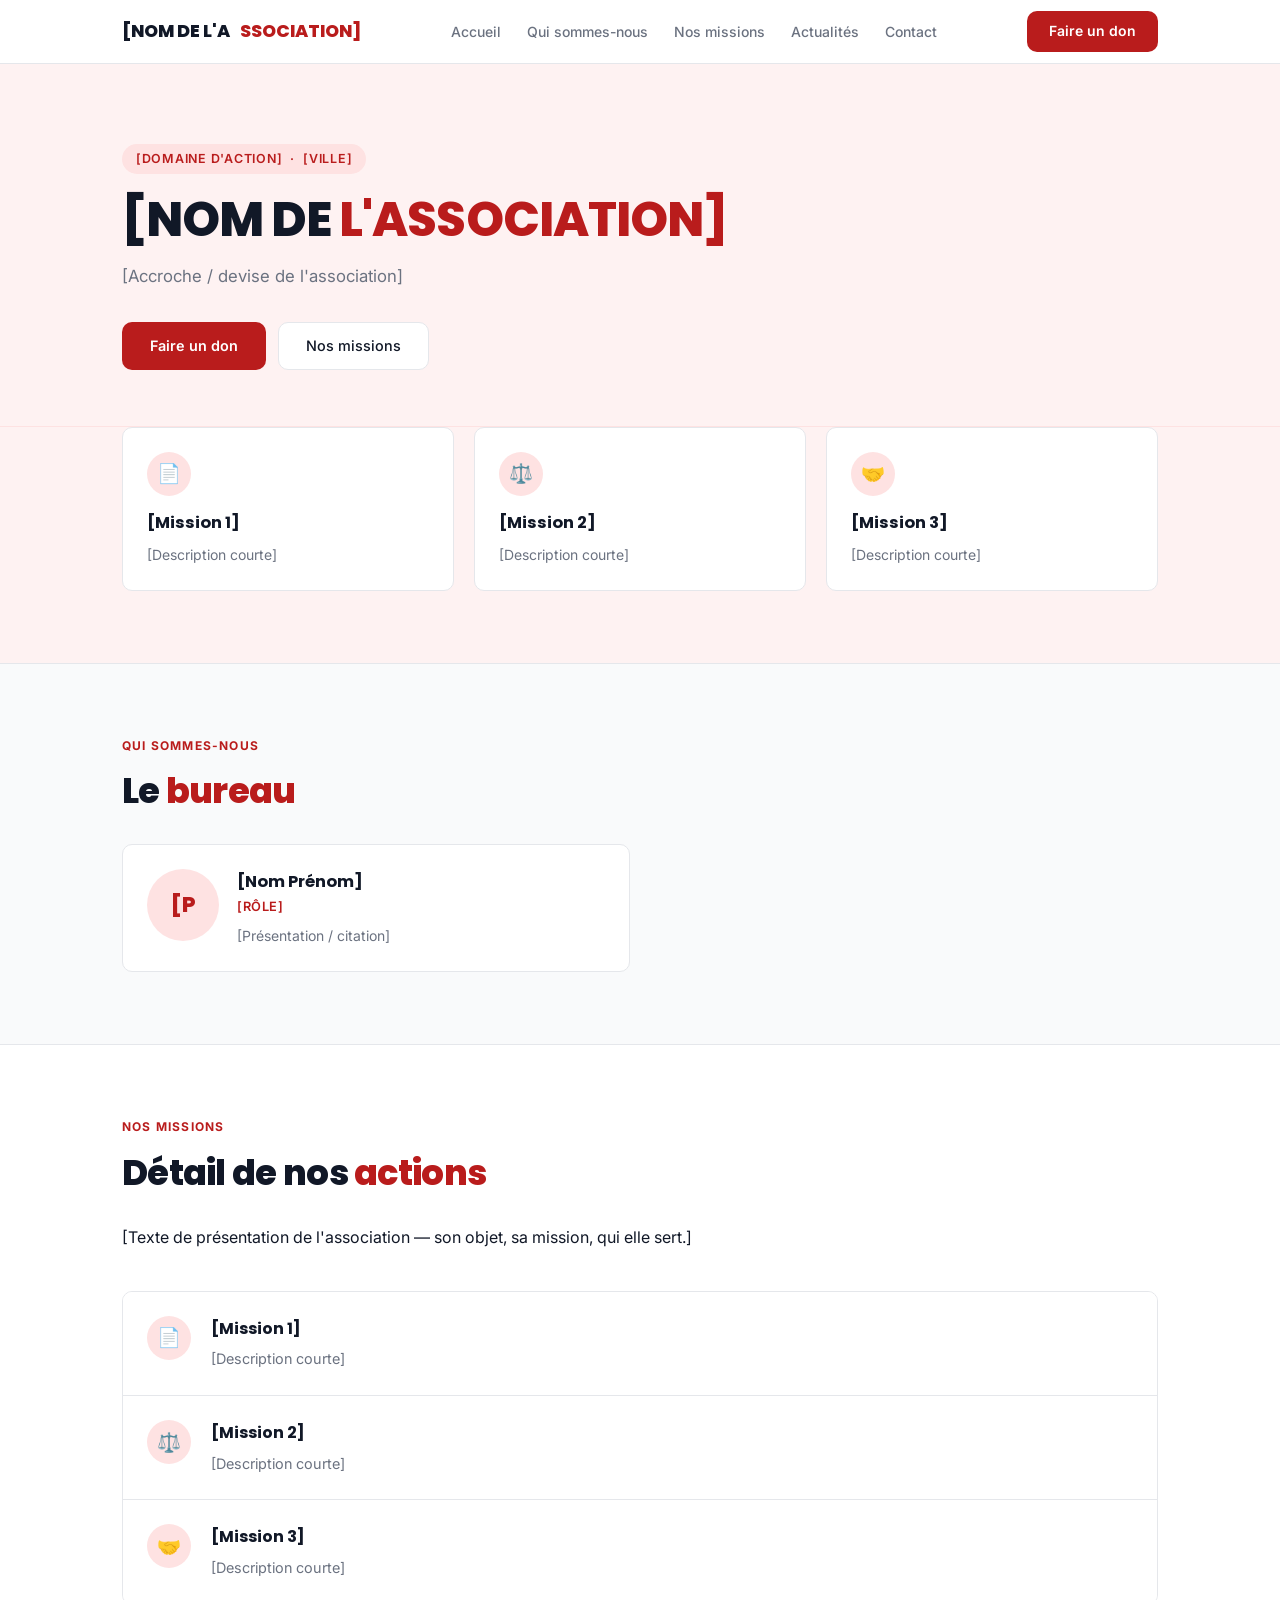
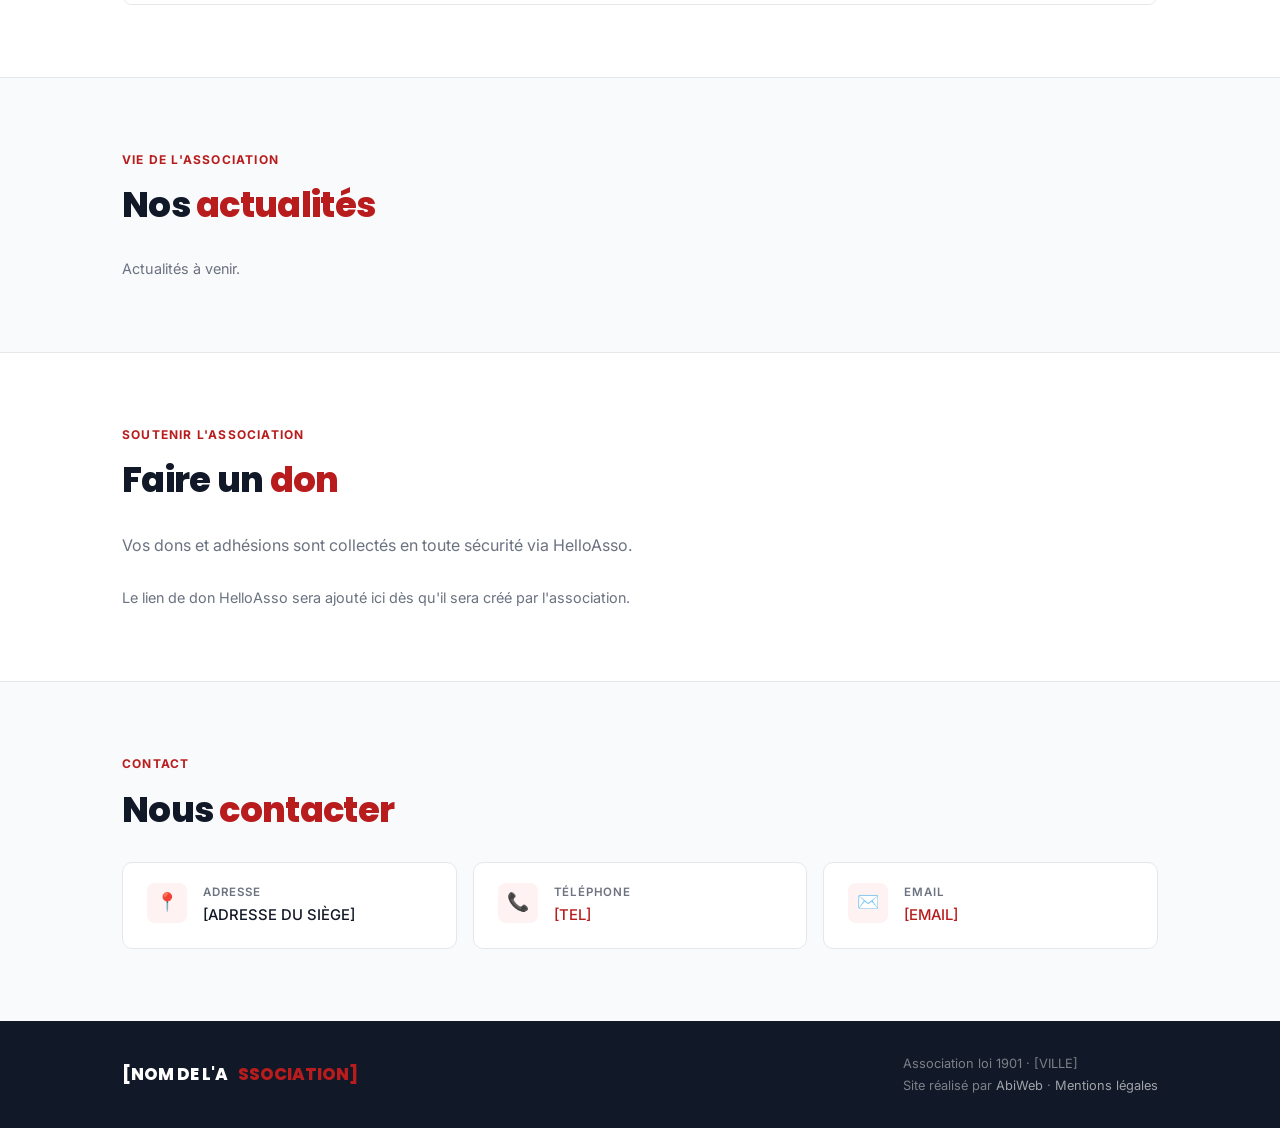
==== association/abiweb-template-association-caritative/index.html @ 3f8f78a1 "Ajoute le template association caritative et le CLAUDE.md du repo Nouveau template association-carit" ====
<!DOCTYPE html>
<html lang="fr">
<head>
  <meta charset="UTF-8"/>
  <meta name="viewport" content="width=device-width, initial-scale=1.0"/>
  <title>[NOM DE L'ASSOCIATION] — Site officiel</title>
  <meta name="description" content="Site officiel de [NOM DE L'ASSOCIATION]. Présentation, équipe, actualités et don."/>

  <!-- SEO & Réseaux Sociaux -->
  <meta name="keywords" content=""/>
  <meta property="og:title" content=""/>
  <meta property="og:description" content=""/>
  <meta property="og:type" content="website"/>

  <!-- Google Search Console -->
  <meta name="google-site-verification" content=""/>

  <link rel="preconnect" href="https://fonts.googleapis.com"/>
  <link rel="preconnect" href="https://fonts.gstatic.com" crossorigin/>
  <link href="https://fonts.googleapis.com/css2?family=Poppins:wght@400;500;600;700;800&family=Inter:wght@300;400;500&display=swap" rel="stylesheet"/>
  <link rel="stylesheet" href="site-engine.css"/>
  <style>
    *, *::before, *::after { box-sizing: border-box; margin: 0; padding: 0; }
    :root {
      --primary:      #b91c1c;
      --primary-dk:   #991b1b;
      --primary-lt:   #fef2f2;
      --primary-md:   #fee2e2;
      --accent-blue:  #2563eb;
      --accent-green: #16a34a;
      --text:         #111827;
      --muted:        #6b7280;
      --bg:           #ffffff;
      --bg2:          #f9fafb;
      --bg3:          #f3f4f6;
      --border:       #e5e7eb;
      --radius:       10px;
      --max:          1100px;
    }
    html { scroll-behavior: smooth; }
    body { font-family: 'Inter', sans-serif; background: var(--bg); color: var(--text); line-height: 1.6; }
    a { text-decoration: none; color: inherit; }
    .container { max-width: var(--max); margin: 0 auto; padding: 0 32px; }

    /* NAV */
    nav { position: sticky; top: 0; z-index: 99; background: #fff; border-bottom: 1px solid var(--border); height: 64px; display: flex; align-items: center; }
    .nav-inner { display: flex; align-items: center; justify-content: space-between; width: 100%; }
    .nav-logo { display: flex; align-items: center; gap: 10px; font-family: 'Poppins', sans-serif; font-weight: 800; font-size: 1.1rem; color: var(--text); }
    .nav-logo img { height: 36px; width: auto; }
    .nav-logo span { color: var(--primary); }
    .nav-links { display: flex; gap: 26px; list-style: none; align-items: center; }
    .nav-links a { font-size: 0.875rem; font-weight: 500; color: var(--muted); transition: color 0.15s; }
    .nav-links a:hover { color: var(--text); }
    .nav-btn { background: var(--primary); color: #fff; padding: 9px 22px; border-radius: var(--radius); font-size: 0.875rem; font-weight: 600; transition: background 0.15s; display: inline-block; }
    .nav-btn:hover { background: var(--primary-dk); }

    /* HERO (Accueil) */
    .hero { background: var(--primary-lt); border-bottom: 1px solid var(--primary-md); padding: 80px 0 56px; }
    .hero-inner { max-width: 760px; }
    .hero-eyebrow { display: inline-flex; align-items: center; gap: 8px; background: var(--primary-md); color: var(--primary); font-size: 0.78rem; font-weight: 600; letter-spacing: 0.06em; text-transform: uppercase; padding: 5px 14px; border-radius: 999px; margin-bottom: 20px; }
    .hero h1 { font-family: 'Poppins', sans-serif; font-size: clamp(2rem, 4vw, 3rem); font-weight: 800; line-height: 1.1; letter-spacing: -0.02em; margin-bottom: 16px; }
    .hero h1 em { font-style: normal; color: var(--primary); }
    .hero-accroche { font-size: 1.05rem; color: var(--muted); margin-bottom: 32px; line-height: 1.65; }
    .hero-btns { display: flex; gap: 12px; flex-wrap: wrap; }
    .btn-primary { background: var(--primary); color: #fff; padding: 12px 28px; border-radius: var(--radius); font-weight: 600; font-size: 0.9rem; transition: background 0.15s; display: inline-block; }
    .btn-primary:hover { background: var(--primary-dk); }
    .btn-outline { background: #fff; color: var(--text); border: 1px solid var(--border); padding: 11px 27px; border-radius: var(--radius); font-weight: 500; font-size: 0.9rem; transition: border-color 0.15s; display: inline-block; }
    .btn-outline:hover { border-color: var(--primary); color: var(--primary); }

    /* SECTIONS */
    section { padding: 72px 0; }
    .section-label { font-size: 0.75rem; font-weight: 700; letter-spacing: 0.1em; text-transform: uppercase; color: var(--primary); margin-bottom: 8px; }
    .section-title { font-family: 'Poppins', sans-serif; font-size: clamp(1.6rem, 3vw, 2.2rem); font-weight: 800; letter-spacing: -0.02em; margin-bottom: 24px; }
    .section-title em { font-style: normal; color: var(--primary); }

    /* APERÇU MISSIONS (Accueil) */
    #missions-apercu { background: var(--primary-lt); padding: 0 0 72px; }
    .missions-grid { display: grid; grid-template-columns: repeat(3, 1fr); gap: 20px; }
    .mission-card { background: #fff; border: 1px solid var(--border); border-radius: var(--radius); padding: 24px; transition: box-shadow 0.2s, border-color 0.2s; }
    .mission-card:hover { box-shadow: 0 4px 20px rgba(0,0,0,0.06); border-color: var(--primary-md); }
    .mission-icone { width: 44px; height: 44px; border-radius: 50%; display: flex; align-items: center; justify-content: center; font-size: 1.2rem; margin-bottom: 14px; background: var(--primary-md); }
    .mission-titre { font-family: 'Poppins', sans-serif; font-size: 1.02rem; font-weight: 700; margin-bottom: 8px; }
    .mission-desc { font-size: 0.875rem; color: var(--muted); line-height: 1.6; }

    /* QUI SOMMES-NOUS (bureau) */
    #bureau { background: var(--bg2); border-top: 1px solid var(--border); border-bottom: 1px solid var(--border); }
    .bureau-grid { display: grid; grid-template-columns: repeat(2, 1fr); gap: 20px; }
    .bureau-card { background: #fff; border: 1px solid var(--border); border-radius: var(--radius); padding: 24px; display: flex; gap: 18px; }
    .bureau-photo { width: 72px; height: 72px; border-radius: 50%; background: var(--primary-md); color: var(--primary); flex-shrink: 0; display: flex; align-items: center; justify-content: center; font-family: 'Poppins', sans-serif; font-weight: 800; font-size: 1.3rem; overflow: hidden; }
    .bureau-photo img { width: 100%; height: 100%; object-fit: cover; }
    .bureau-nom { font-family: 'Poppins', sans-serif; font-weight: 700; font-size: 1.02rem; margin-bottom: 2px; }
    .bureau-role { font-size: 0.8rem; font-weight: 600; color: var(--primary); margin-bottom: 8px; text-transform: uppercase; letter-spacing: 0.04em; }
    .bureau-bio { font-size: 0.875rem; color: var(--muted); line-height: 1.6; }

    /* NOS MISSIONS (détail) */
    #missions { background: var(--bg); }
    .missions-intro { font-size: 1rem; color: var(--text); max-width: 720px; margin-bottom: 40px; white-space: pre-line; }
    .missions-detail-list { display: flex; flex-direction: column; gap: 0; border: 1px solid var(--border); border-radius: var(--radius); overflow: hidden; }
    .mission-detail-item { display: flex; gap: 20px; padding: 24px; background: #fff; border-bottom: 1px solid var(--border); }
    .mission-detail-item:last-child { border: none; }
    .mission-detail-icone { width: 44px; height: 44px; border-radius: 50%; display: flex; align-items: center; justify-content: center; font-size: 1.2rem; flex-shrink: 0; background: var(--primary-md); }
    .mission-detail-titre { font-family: 'Poppins', sans-serif; font-weight: 700; font-size: 1rem; margin-bottom: 6px; }
    .mission-detail-text { font-size: 0.9rem; color: var(--muted); line-height: 1.65; }

    /* ACTUALITÉS */
    #actualites { background: var(--bg2); border-top: 1px solid var(--border); border-bottom: 1px solid var(--border); }
    .actus-grid { display: grid; grid-template-columns: repeat(3, 1fr); gap: 20px; }
    .actu-card { background: #fff; border: 1px solid var(--border); border-radius: var(--radius); overflow: hidden; }
    .actu-media { width: 100%; aspect-ratio: 16/10; background: var(--bg3); }
    .actu-media img { width: 100%; height: 100%; object-fit: cover; display: block; }
    .actu-media iframe, .actu-media video { width: 100%; height: 100%; display: block; border: none; }
    .actu-body { padding: 16px 18px; }
    .actu-date { font-size: 0.72rem; font-weight: 600; color: var(--muted); text-transform: uppercase; letter-spacing: 0.05em; margin-bottom: 4px; }
    .actu-titre { font-family: 'Poppins', sans-serif; font-weight: 700; font-size: 0.95rem; margin-bottom: 6px; }
    .actu-desc { font-size: 0.85rem; color: var(--muted); line-height: 1.55; }
    .actus-empty { color: var(--muted); font-size: 0.9rem; }

    /* FAIRE UN DON */
    #don { background: var(--bg); }
    .don-intro { font-size: 1rem; color: var(--muted); max-width: 640px; margin-bottom: 28px; }
    #don-widget iframe { width: 100%; height: 750px; border: none; border-radius: var(--radius); }
    #don-widget p { color: var(--muted); font-size: 0.9rem; }

    /* CONTACT */
    #contact { background: var(--bg2); border-top: 1px solid var(--border); }
    .contact-grid { display: grid; grid-template-columns: repeat(3, 1fr); gap: 16px; }
    .ci { display: flex; align-items: flex-start; gap: 16px; background: #fff; border: 1px solid var(--border); border-radius: var(--radius); padding: 20px 24px; }
    .ci-icon { width: 40px; height: 40px; background: var(--primary-lt); border-radius: 8px; display: flex; align-items: center; justify-content: center; font-size: 18px; flex-shrink: 0; }
    .ci-label { font-size: 0.72rem; font-weight: 600; text-transform: uppercase; letter-spacing: 0.07em; color: var(--muted); margin-bottom: 3px; }
    .ci-val { font-size: 0.925rem; font-weight: 500; color: var(--text); }
    .ci-val a { color: var(--primary); }

    /* RÉSEAUX */
    #reseaux { background: var(--bg); border-top: 1px solid var(--border); padding: 36px 0; display: none; }
    .reseaux-inner { display: flex; align-items: center; gap: 20px; flex-wrap: wrap; }
    .reseaux-label { font-size: 0.875rem; font-weight: 600; color: var(--muted); }
    .reseaux-links { display: flex; gap: 10px; flex-wrap: wrap; }
    .reseau-btn { display: inline-flex; align-items: center; gap: 6px; padding: 8px 18px; border: 1px solid var(--border); border-radius: var(--radius); font-size: 0.85rem; font-weight: 500; color: var(--text); transition: all 0.15s; }
    .reseau-btn:hover { border-color: var(--primary); color: var(--primary); }

    /* FOOTER */
    footer { background: var(--text); padding: 32px 0; }
    .footer-inner { display: flex; align-items: center; justify-content: space-between; flex-wrap: wrap; gap: 16px; }
    .footer-logo { display: flex; align-items: center; gap: 10px; font-family: 'Poppins', sans-serif; font-weight: 800; font-size: 1.05rem; color: #fff; }
    .footer-logo img { height: 30px; width: auto; }
    .footer-logo span { color: var(--primary); }
    .footer-info { font-size: 0.8rem; color: rgba(255,255,255,0.45); line-height: 1.7; }
    .footer-info a { color: rgba(255,255,255,0.6); }
    .footer-info a:hover { color: #fff; }

    /* RESPONSIVE */
    @media (max-width: 768px) {
      section, #missions-apercu { padding: 48px 0; }
      .missions-grid, .actus-grid { grid-template-columns: 1fr; }
      .bureau-grid, .contact-grid { grid-template-columns: 1fr; }
      .mission-detail-item { flex-direction: column; }
      .nav-links { display: none; }
    }
  </style>
</head>
<body>

<!-- NAV -->
<nav>
  <div class="container nav-inner">
    <div class="nav-logo" id="nav-nom">[NOM]</div>
    <ul class="nav-links">
      <li><a href="#accueil">Accueil</a></li>
      <li><a href="#bureau">Qui sommes-nous</a></li>
      <li><a href="#missions">Nos missions</a></li>
      <li><a href="#actualites">Actualités</a></li>
      <li><a href="#contact">Contact</a></li>
    </ul>
    <a href="#don" class="nav-btn">Faire un don</a>
  </div>
</nav>

<!-- ACCUEIL : hero + aperçu des missions -->
<div class="hero" id="accueil">
  <div class="container">
    <div class="hero-inner">
      <div class="hero-eyebrow">
        <span id="hero-domaine">[DOMAINE D'ACTION]</span> · <span id="hero-ville">[VILLE]</span>
      </div>
      <h1 id="hero-title">[NOM DE L'<em>ASSOCIATION</em>]</h1>
      <p class="hero-accroche" id="hero-accroche">[Accroche de l'association]</p>
      <div class="hero-btns">
        <a href="#don" class="btn-primary">Faire un don</a>
        <a href="#missions" class="btn-outline">Nos missions</a>
      </div>
    </div>
  </div>
</div>
<section id="missions-apercu">
  <div class="container">
    <div class="missions-grid" id="missions-grid"></div>
  </div>
</section>

<!-- QUI SOMMES-NOUS : le bureau -->
<section id="bureau">
  <div class="container">
    <div class="section-label">Qui sommes-nous</div>
    <div class="section-title">Le <em>bureau</em></div>
    <div class="bureau-grid" id="bureau-grid"></div>
  </div>
</section>

<!-- NOS MISSIONS : détail des actions -->
<section id="missions">
  <div class="container">
    <div class="section-label">Nos missions</div>
    <div class="section-title">Détail de nos <em>actions</em></div>
    <p class="missions-intro" id="missions-intro">[Texte de présentation]</p>
    <div class="missions-detail-list" id="missions-detail-list"></div>
  </div>
</section>

<!-- ACTUALITÉS (alimentées par un Google Sheet, lecture seule, sans commentaires) -->
<section id="actualites">
  <div class="container">
    <div class="section-label">Vie de l'association</div>
    <div class="section-title">Nos <em>actualités</em></div>
    <div class="actus-grid" id="actus-grid"><p class="actus-empty">Actualités à venir.</p></div>
  </div>
</section>

<!-- FAIRE UN DON : widget HelloAsso -->
<section id="don">
  <div class="container">
    <div class="section-label">Soutenir l'association</div>
    <div class="section-title">Faire un <em>don</em></div>
    <p class="don-intro">Vos dons et adhésions sont collectés en toute sécurité via HelloAsso.</p>
    <div id="don-widget"></div>
  </div>
</section>

<!-- CONTACT -->
<section id="contact">
  <div class="container">
    <div class="section-label">Contact</div>
    <div class="section-title">Nous <em>contacter</em></div>
    <div class="contact-grid">
      <div class="ci"><div class="ci-icon">📍</div><div><div class="ci-label">Adresse</div><div class="ci-val" id="c-adresse">[ADRESSE]</div></div></div>
      <div class="ci"><div class="ci-icon">📞</div><div><div class="ci-label">Téléphone</div><div class="ci-val"><a id="c-tel" href="#">[TEL]</a></div></div></div>
      <div class="ci"><div class="ci-icon">✉️</div><div><div class="ci-label">Email</div><div class="ci-val"><a id="c-email" href="#">[EMAIL]</a></div></div></div>
    </div>
  </div>
</section>

<!-- RÉSEAUX -->
<div id="reseaux">
  <div class="container">
    <div class="reseaux-inner">
      <div class="reseaux-label">Suivez-nous</div>
      <div class="reseaux-links" id="reseaux-links"></div>
    </div>
  </div>
</div>

<!-- FOOTER -->
<footer>
  <div class="container">
    <div class="footer-inner">
      <div class="footer-logo" id="footer-logo">[NOM]</div>
      <div class="footer-info">
        Association loi 1901 · <span id="footer-ville"></span><br>
        Site réalisé par <a href="https://abiweb.fr" target="_blank">AbiWeb</a> ·
        <a href="#" id="footer-mentions-link">Mentions légales</a>
      </div>
    </div>
  </div>
</footer>

<!-- MODAL MENTIONS LÉGALES -->
<div class="modal-overlay" id="modal-mentions">
  <div class="modal-box">
    <button class="modal-close" id="modal-mentions-close" aria-label="Fermer">&times;</button>
    <h3>Mentions légales</h3>
    <div id="mentions-content"></div>
  </div>
</div>

<!-- BANDEAU CONSENTEMENT COOKIES -->
<div class="cookie-banner" id="cookie-banner">
  <p>Ce site utilise Google Analytics pour mesurer son audience. Vous pouvez accepter ou refuser ce suivi.</p>
  <div class="cookie-actions">
    <button id="cookie-refuse">Refuser</button>
    <button id="cookie-accept">Accepter</button>
  </div>
</div>

<script src="site-content.js"></script>
<script src="site-engine.js"></script>
<script>
(async () => {
  const c = await window.loadSiteContent();

  window.AbiWebEngine.init(c);

  document.documentElement.style.setProperty('--primary', c.association.couleurPrimaire);

  // Logo (image si fournie, sinon nom stylisé)
  const nom = c.association.nom;
  const mid = Math.ceil(nom.length / 2);
  const p1 = nom.slice(0, mid), p2 = nom.slice(mid);
  const logoHtml = c.association.logo
    ? `<img src="${c.association.logo}" alt="${nom}"/>`
    : `${p1} <span>${p2}</span>`;
  document.getElementById('nav-nom').innerHTML = logoHtml;
  document.getElementById('footer-logo').innerHTML = logoHtml;

  document.getElementById('hero-title').innerHTML = nom.split(' ').slice(0,-1).join(' ') + ' <em>' + nom.split(' ').slice(-1)[0] + '</em>';
  document.getElementById('hero-domaine').textContent = c.association.domaine;
  document.getElementById('hero-ville').textContent = c.association.ville;
  document.getElementById('hero-accroche').textContent = c.association.accroche;
  document.getElementById('footer-ville').textContent = c.association.ville;
  if (!c.seo || !c.seo.titre) document.title = c.association.nom + ' — Site officiel';

  // Accueil — aperçu des 6 missions
  document.getElementById('missions-grid').innerHTML = c.missions.map(m => `
    <div class="mission-card">
      ${m.icone ? `<div class="mission-icone" style="background:${m.couleur || 'var(--primary-md)'}">${m.icone}</div>` : ''}
      <div class="mission-titre">${m.titre}</div>
      <div class="mission-desc">${m.description}</div>
    </div>
  `).join('');

  // Qui sommes-nous — le bureau
  document.getElementById('bureau-grid').innerHTML = c.bureau.map(p => {
    const initiales = p.nom.split(' ').map(w => w[0]).slice(0,2).join('');
    const photoHtml = p.photo ? `<img src="${p.photo}" alt="${p.nom}"/>` : initiales;
    return `
      <div class="bureau-card">
        <div class="bureau-photo">${photoHtml}</div>
        <div>
          <div class="bureau-nom">${p.nom}</div>
          <div class="bureau-role">${p.role}</div>
          <div class="bureau-bio">${p.bio}</div>
        </div>
      </div>
    `;
  }).join('');

  // Nos missions — détail
  document.getElementById('missions-intro').textContent = c.presentation.texte;
  document.getElementById('missions-detail-list').innerHTML = c.missions.map(m => `
    <div class="mission-detail-item">
      ${m.icone ? `<div class="mission-detail-icone" style="background:${m.couleur || 'var(--primary-md)'}">${m.icone}</div>` : ''}
      <div>
        <div class="mission-detail-titre">${m.titre}</div>
        <div class="mission-detail-text">${m.detail || m.description}</div>
      </div>
    </div>
  `).join('');

  // Contact
  document.getElementById('c-adresse').textContent = c.contact.adresse;
  document.getElementById('c-tel').textContent = c.contact.telephone;
  document.getElementById('c-tel').href = 'tel:' + c.contact.telephone.replace(/\s/g,'');
  document.getElementById('c-email').textContent = c.contact.email;
  document.getElementById('c-email').href = 'mailto:' + c.contact.email;

  // Faire un don — widget HelloAsso (ou lien simple, ou message d'attente)
  const ha = c.helloAsso || {};
  const donEl = document.getElementById('don-widget');
  if (ha.widgetUrl) {
    donEl.innerHTML = `<iframe src="${ha.widgetUrl}" loading="lazy"></iframe>`;
  } else if (ha.lien) {
    donEl.innerHTML = `<a href="${ha.lien}" target="_blank" class="btn-primary">Faire un don sur HelloAsso</a>`;
  } else {
    donEl.innerHTML = `<p>Le lien de don HelloAsso sera ajouté ici dès qu'il sera créé par l'association.</p>`;
  }

  // Réseaux
  const rx = [];
  if (c.lienFacebook)  rx.push(`<a href="${c.lienFacebook}"  target="_blank" class="reseau-btn">Facebook</a>`);
  if (c.lienInstagram) rx.push(`<a href="${c.lienInstagram}" target="_blank" class="reseau-btn">Instagram</a>`);
  if (rx.length) { document.getElementById('reseaux').style.display = 'block'; document.getElementById('reseaux-links').innerHTML = rx.join(''); }

  // Actualités — lues depuis un Google Sheet publié en CSV (voir ACTUALITES-SETUP.md).
  // Lecture seule : aucun champ de commentaire n'existe côté site.
  const actus = await loadActualites(c.actualites && c.actualites.sheetUrl);
  if (actus.length) {
    document.getElementById('actus-grid').innerHTML = actus.map(a => `
      <div class="actu-card">
        <div class="actu-media">${renderActuMedia(a)}</div>
        <div class="actu-body">
          ${a.date ? `<div class="actu-date">${a.date}</div>` : ''}
          <div class="actu-titre">${a.titre}</div>
          ${a.description ? `<div class="actu-desc">${a.description}</div>` : ''}
        </div>
      </div>
    `).join('');
  }

  function renderActuMedia(a) {
    if (a.type === 'video') {
      const embed = youtubeEmbedUrl(a.lien);
      if (embed) return `<iframe src="${embed}" allowfullscreen loading="lazy"></iframe>`;
      return `<video src="${a.lien}" controls></video>`;
    }
    return a.lien ? `<img src="${a.lien}" alt="${a.titre}" loading="lazy"/>` : '';
  }

  function youtubeEmbedUrl(url) {
    if (!url) return null;
    const m = url.match(/(?:youtu\.be\/|youtube\.com\/(?:watch\?v=|embed\/))([\w-]{11})/);
    return m ? `https://www.youtube.com/embed/${m[1]}` : null;
  }

  function parseCSV(text) {
    const rows = [];
    let row = [], field = '', inQuotes = false;
    for (let i = 0; i < text.length; i++) {
      const ch = text[i], next = text[i + 1];
      if (inQuotes) {
        if (ch === '"' && next === '"') { field += '"'; i++; }
        else if (ch === '"') { inQuotes = false; }
        else { field += ch; }
      } else {
        if (ch === '"') inQuotes = true;
        else if (ch === ',') { row.push(field); field = ''; }
        else if (ch === '\n') { row.push(field); rows.push(row); row = []; field = ''; }
        else if (ch === '\r') { /* ignoré */ }
        else { field += ch; }
      }
    }
    if (field || row.length) { row.push(field); rows.push(row); }
    return rows;
  }

  async function loadActualites(sheetUrl) {
    if (!sheetUrl) return [];
    try {
      const res = await fetch(sheetUrl, { cache: 'no-store' });
      if (!res.ok) throw new Error('feuille indisponible');
      const text = await res.text();
      const rows = parseCSV(text).filter(r => r.some(cell => cell.trim()));
      const [header, ...body] = rows;
      const idx = (name) => header.findIndex(h => h.trim().toLowerCase() === name);
      const iDate = idx('date'), iTitre = idx('titre'), iDesc = idx('description'), iType = idx('type'), iLien = idx('lien');
      return body
        .map(r => ({
          date: (r[iDate] || '').trim(),
          titre: (r[iTitre] || '').trim(),
          description: (r[iDesc] || '').trim(),
          type: (r[iType] || 'photo').trim().toLowerCase(),
          lien: (r[iLien] || '').trim(),
        }))
        .filter(a => a.titre || a.lien)
        .reverse();
    } catch (e) {
      console.warn('Actualités indisponibles.', e);
      return [];
    }
  }
})();
</script>
</body>
</html>
---- association/abiweb-template-association-caritative/site-engine.css ----
/* ============================================================
   site-engine.css — Styles partagés AbiWeb (modal légale, cookies)
   SOURCE CANONIQUE — ne pas éditer la copie dans un dossier client.
   Pour propager un changement : éditer ce fichier puis lancer
   `node scripts/sync-shared.js`.

   Variables attendues dans le :root du template hôte :
   --bg, --text, --muted, --border, --radius, --primary
   ============================================================ */

/* MODAL MENTIONS LÉGALES */
.modal-overlay { position: fixed; inset: 0; background: rgba(0,0,0,0.6); display: none; align-items: center; justify-content: center; z-index: 999; padding: 24px; }
.modal-overlay.active { display: flex; }
.modal-box { background: var(--bg); border-radius: var(--radius); max-width: 560px; max-height: 80vh; overflow-y: auto; padding: 32px; position: relative; }
.modal-box h3 { font-size: 1.2rem; margin-bottom: 16px; color: var(--text); }
.modal-box p { font-size: 0.85rem; color: var(--muted); margin-bottom: 12px; line-height: 1.6; }
.modal-close { position: absolute; top: 14px; right: 16px; background: none; border: none; font-size: 1.5rem; line-height: 1; cursor: pointer; color: var(--muted); }

/* BANDEAU CONSENTEMENT COOKIES */
.cookie-banner { position: fixed; left: 16px; right: 16px; bottom: 16px; max-width: 460px; background: var(--text); color: #fff; border-radius: var(--radius); padding: 18px 20px; box-shadow: 0 10px 35px rgba(0,0,0,0.25); z-index: 998; display: none; }
.cookie-banner.active { display: block; }
.cookie-banner p { font-size: 0.82rem; line-height: 1.55; margin-bottom: 14px; color: rgba(255,255,255,0.85); }
.cookie-actions { display: flex; gap: 10px; }
.cookie-actions button { flex: 1; border: none; border-radius: 6px; padding: 9px 14px; font-size: 0.82rem; font-weight: 600; cursor: pointer; font-family: inherit; }
#cookie-accept { background: var(--primary); color: #fff; }
#cookie-refuse { background: rgba(255,255,255,0.12); color: #fff; }

@media (max-width: 480px) {
  .cookie-banner { left: 12px; right: 12px; bottom: 12px; }
}
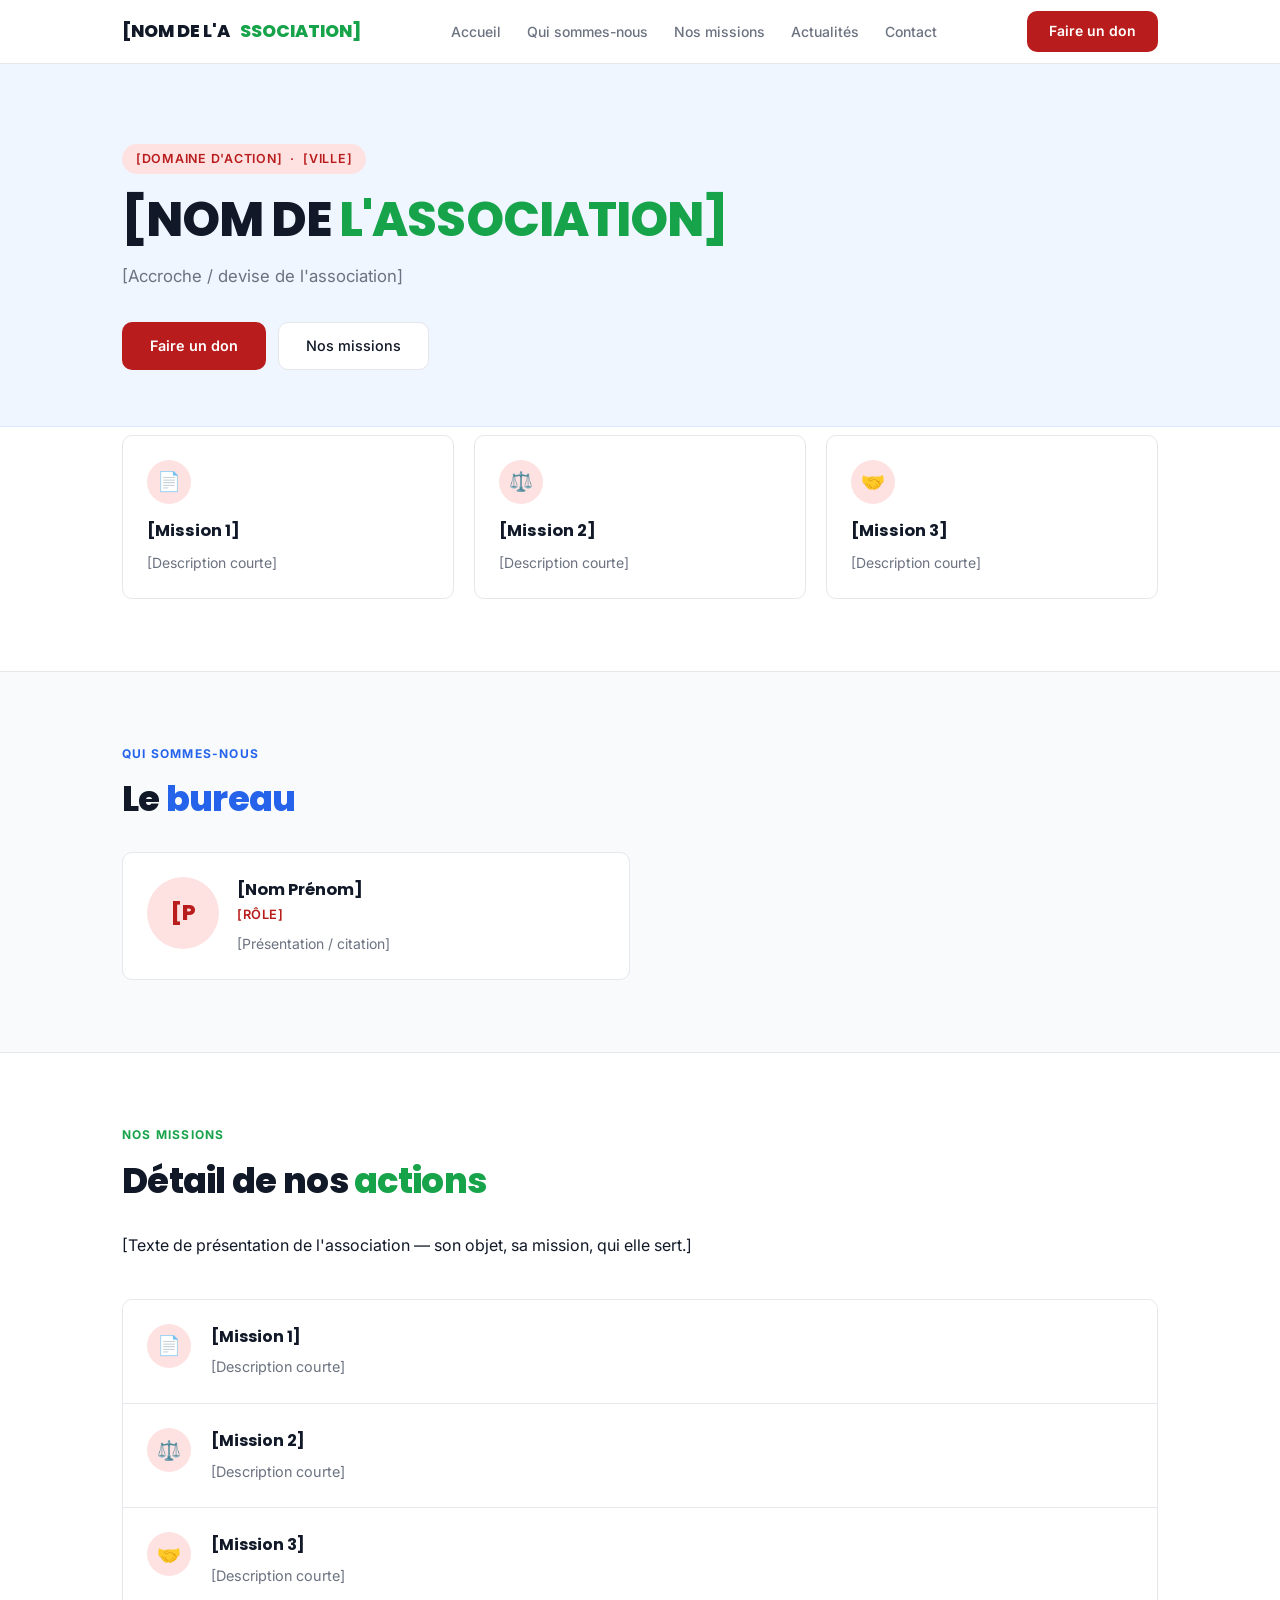
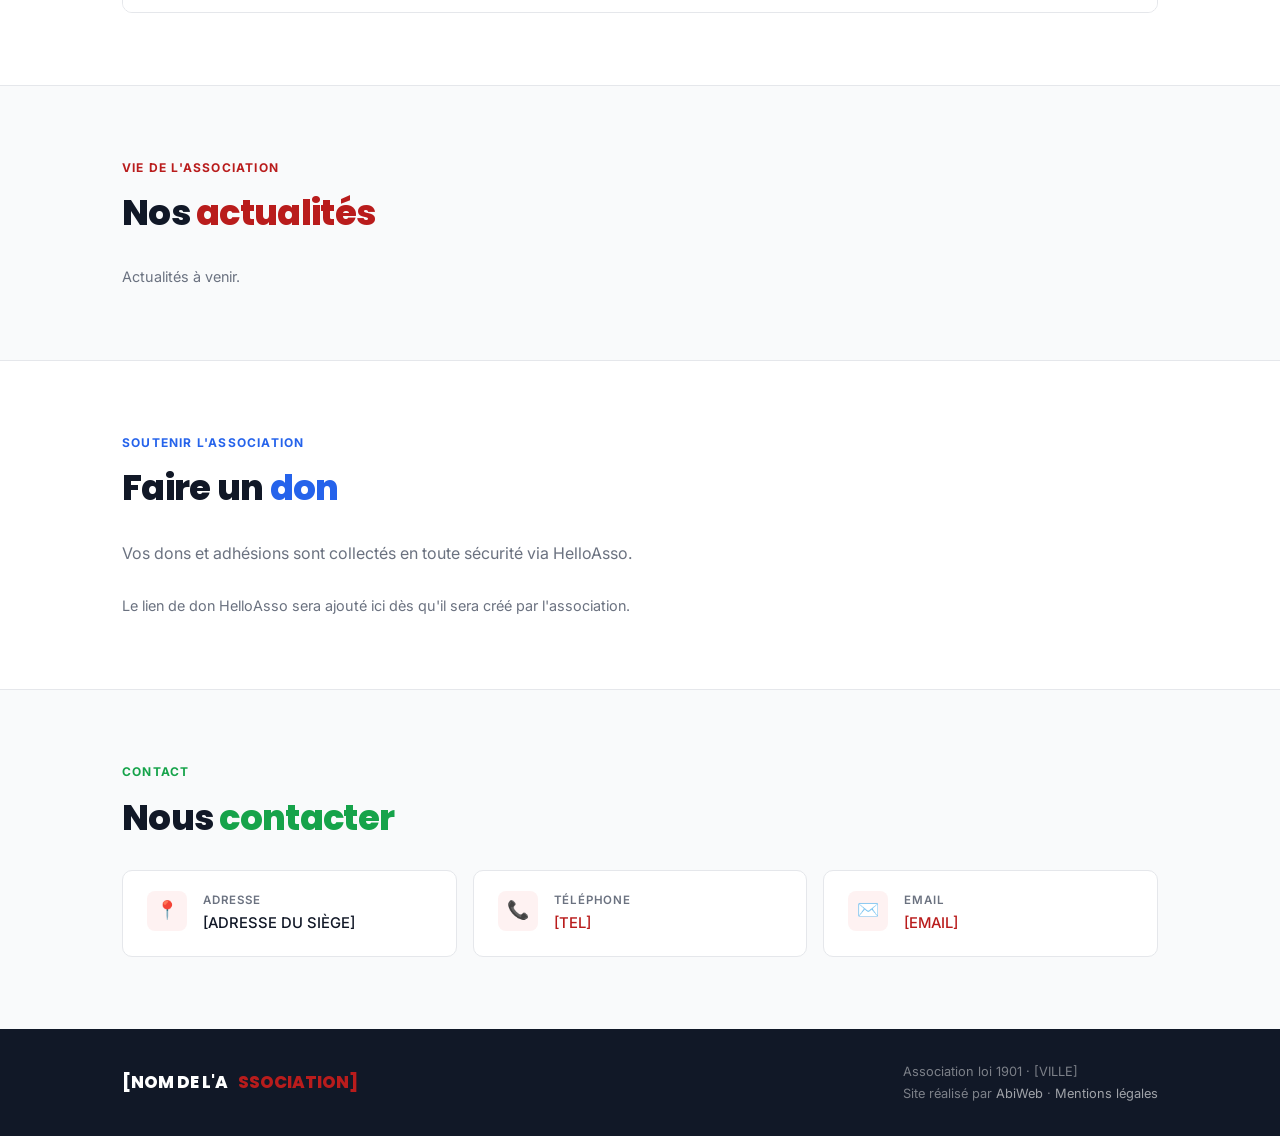
==== commit 1bc02c1f: "Diversifie les couleurs d'accent du template association caritative Ajoute des variantes claires/moy" ====
--- a/association/abiweb-template-association-caritative/index.html
+++ b/association/abiweb-template-association-caritative/index.html
@@ -22,12 +22,16 @@
   <style>
     *, *::before, *::after { box-sizing: border-box; margin: 0; padding: 0; }
     :root {
-      --primary:      #b91c1c;
-      --primary-dk:   #991b1b;
-      --primary-lt:   #fef2f2;
-      --primary-md:   #fee2e2;
-      --accent-blue:  #2563eb;
-      --accent-green: #16a34a;
+      --primary:         #b91c1c;
+      --primary-dk:      #991b1b;
+      --primary-lt:      #fef2f2;
+      --primary-md:      #fee2e2;
+      --accent-blue:     #2563eb;
+      --accent-blue-lt:  #eff6ff;
+      --accent-blue-md:  #dbeafe;
+      --accent-green:    #16a34a;
+      --accent-green-lt: #f0fdf4;
+      --accent-green-md: #dcfce7;
       --text:         #111827;
       --muted:        #6b7280;
       --bg:           #ffffff;
@@ -47,7 +51,7 @@
     .nav-inner { display: flex; align-items: center; justify-content: space-between; width: 100%; }
     .nav-logo { display: flex; align-items: center; gap: 10px; font-family: 'Poppins', sans-serif; font-weight: 800; font-size: 1.1rem; color: var(--text); }
     .nav-logo img { height: 36px; width: auto; }
-    .nav-logo span { color: var(--primary); }
+    .nav-logo span { color: var(--accent-green); }
     .nav-links { display: flex; gap: 26px; list-style: none; align-items: center; }
     .nav-links a { font-size: 0.875rem; font-weight: 500; color: var(--muted); transition: color 0.15s; }
     .nav-links a:hover { color: var(--text); }
@@ -55,11 +59,11 @@
     .nav-btn:hover { background: var(--primary-dk); }
 
     /* HERO (Accueil) */
-    .hero { background: var(--primary-lt); border-bottom: 1px solid var(--primary-md); padding: 80px 0 56px; }
+    .hero { background: var(--accent-blue-lt); border-bottom: 1px solid var(--accent-blue-md); padding: 80px 0 56px; }
     .hero-inner { max-width: 760px; }
     .hero-eyebrow { display: inline-flex; align-items: center; gap: 8px; background: var(--primary-md); color: var(--primary); font-size: 0.78rem; font-weight: 600; letter-spacing: 0.06em; text-transform: uppercase; padding: 5px 14px; border-radius: 999px; margin-bottom: 20px; }
     .hero h1 { font-family: 'Poppins', sans-serif; font-size: clamp(2rem, 4vw, 3rem); font-weight: 800; line-height: 1.1; letter-spacing: -0.02em; margin-bottom: 16px; }
-    .hero h1 em { font-style: normal; color: var(--primary); }
+    .hero h1 em { font-style: normal; color: var(--accent-green); }
     .hero-accroche { font-size: 1.05rem; color: var(--muted); margin-bottom: 32px; line-height: 1.65; }
     .hero-btns { display: flex; gap: 12px; flex-wrap: wrap; }
     .btn-primary { background: var(--primary); color: #fff; padding: 12px 28px; border-radius: var(--radius); font-weight: 600; font-size: 0.9rem; transition: background 0.15s; display: inline-block; }
@@ -73,8 +77,14 @@
     .section-title { font-family: 'Poppins', sans-serif; font-size: clamp(1.6rem, 3vw, 2.2rem); font-weight: 800; letter-spacing: -0.02em; margin-bottom: 24px; }
     .section-title em { font-style: normal; color: var(--primary); }
 
+    /* Rotation des couleurs de marque par section, pour éviter le tout-rouge */
+    #bureau .section-label, #bureau .section-title em,
+    #don .section-label, #don .section-title em { color: var(--accent-blue); }
+    #missions .section-label, #missions .section-title em,
+    #contact .section-label, #contact .section-title em { color: var(--accent-green); }
+
     /* APERÇU MISSIONS (Accueil) */
-    #missions-apercu { background: var(--primary-lt); padding: 0 0 72px; }
+    #missions-apercu { background: var(--bg); padding: 8px 0 72px; }
     .missions-grid { display: grid; grid-template-columns: repeat(3, 1fr); gap: 20px; }
     .mission-card { background: #fff; border: 1px solid var(--border); border-radius: var(--radius); padding: 24px; transition: box-shadow 0.2s, border-color 0.2s; }
     .mission-card:hover { box-shadow: 0 4px 20px rgba(0,0,0,0.06); border-color: var(--primary-md); }
